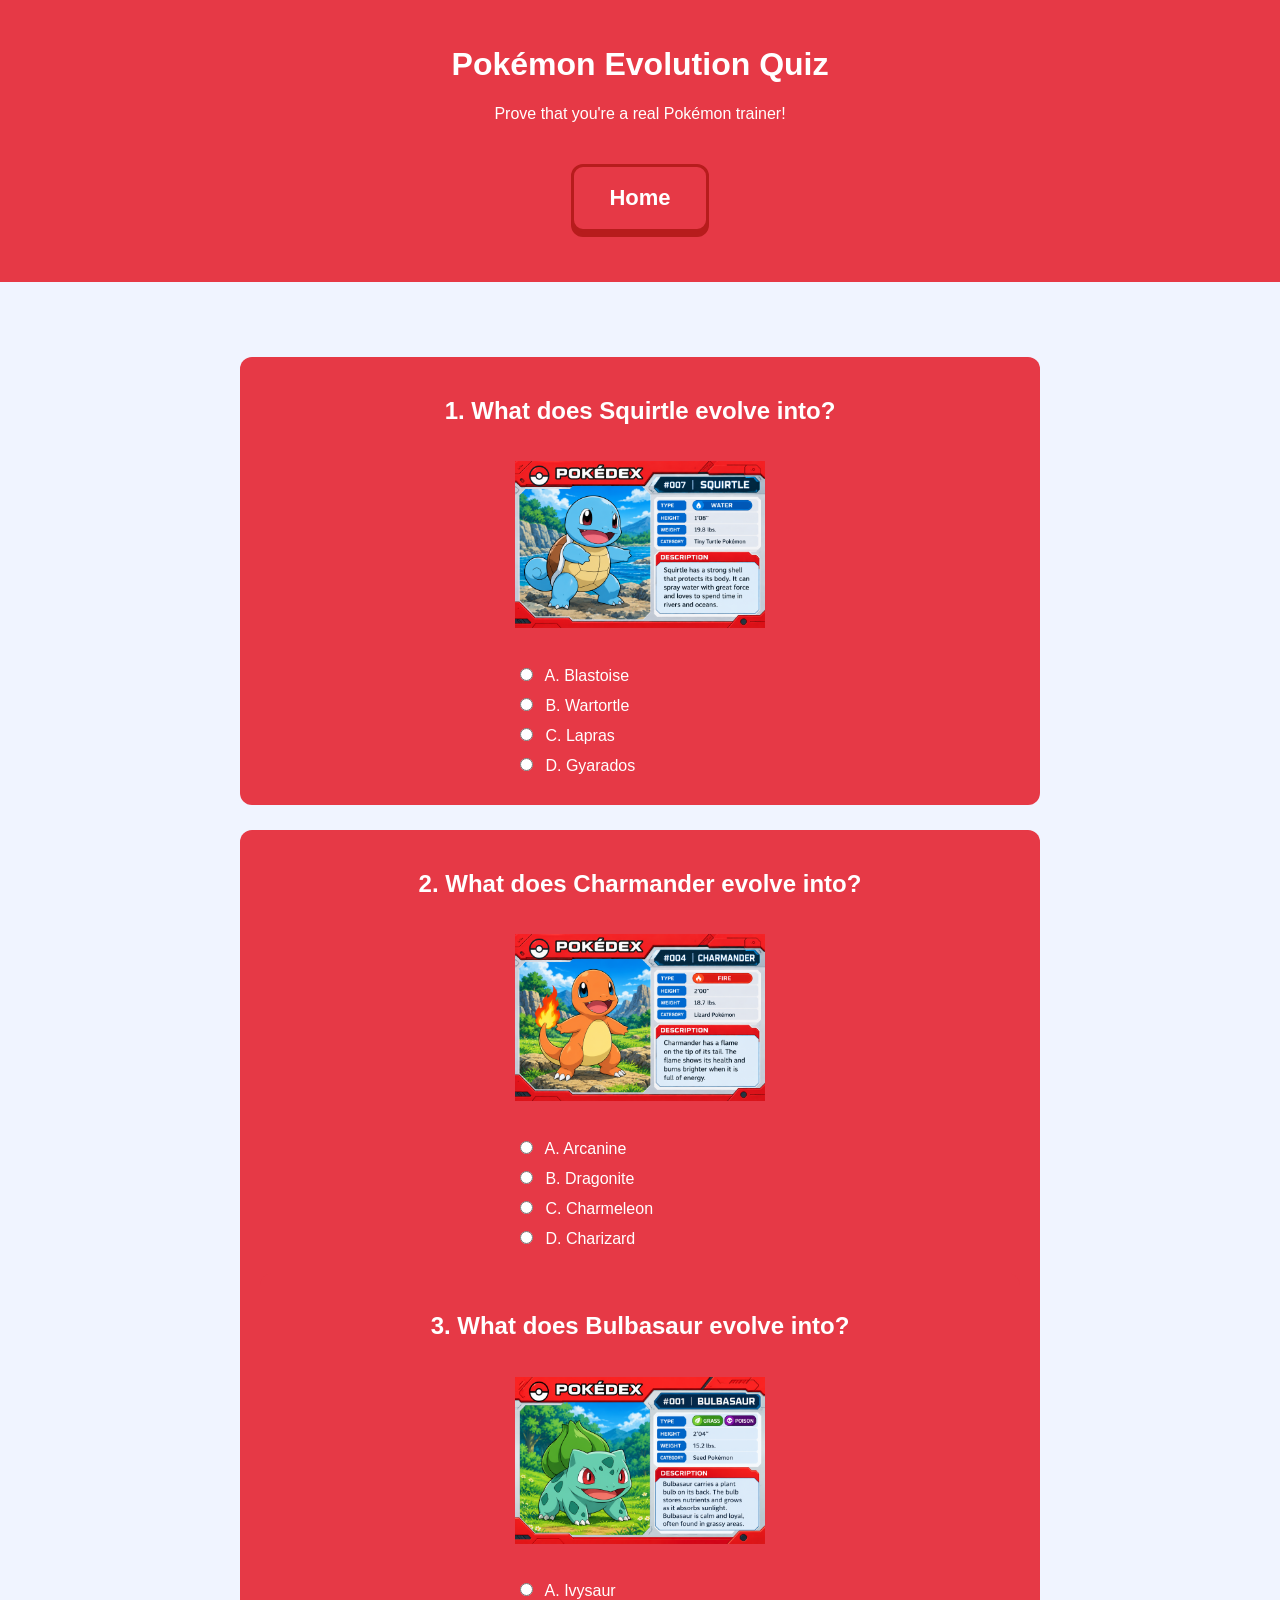
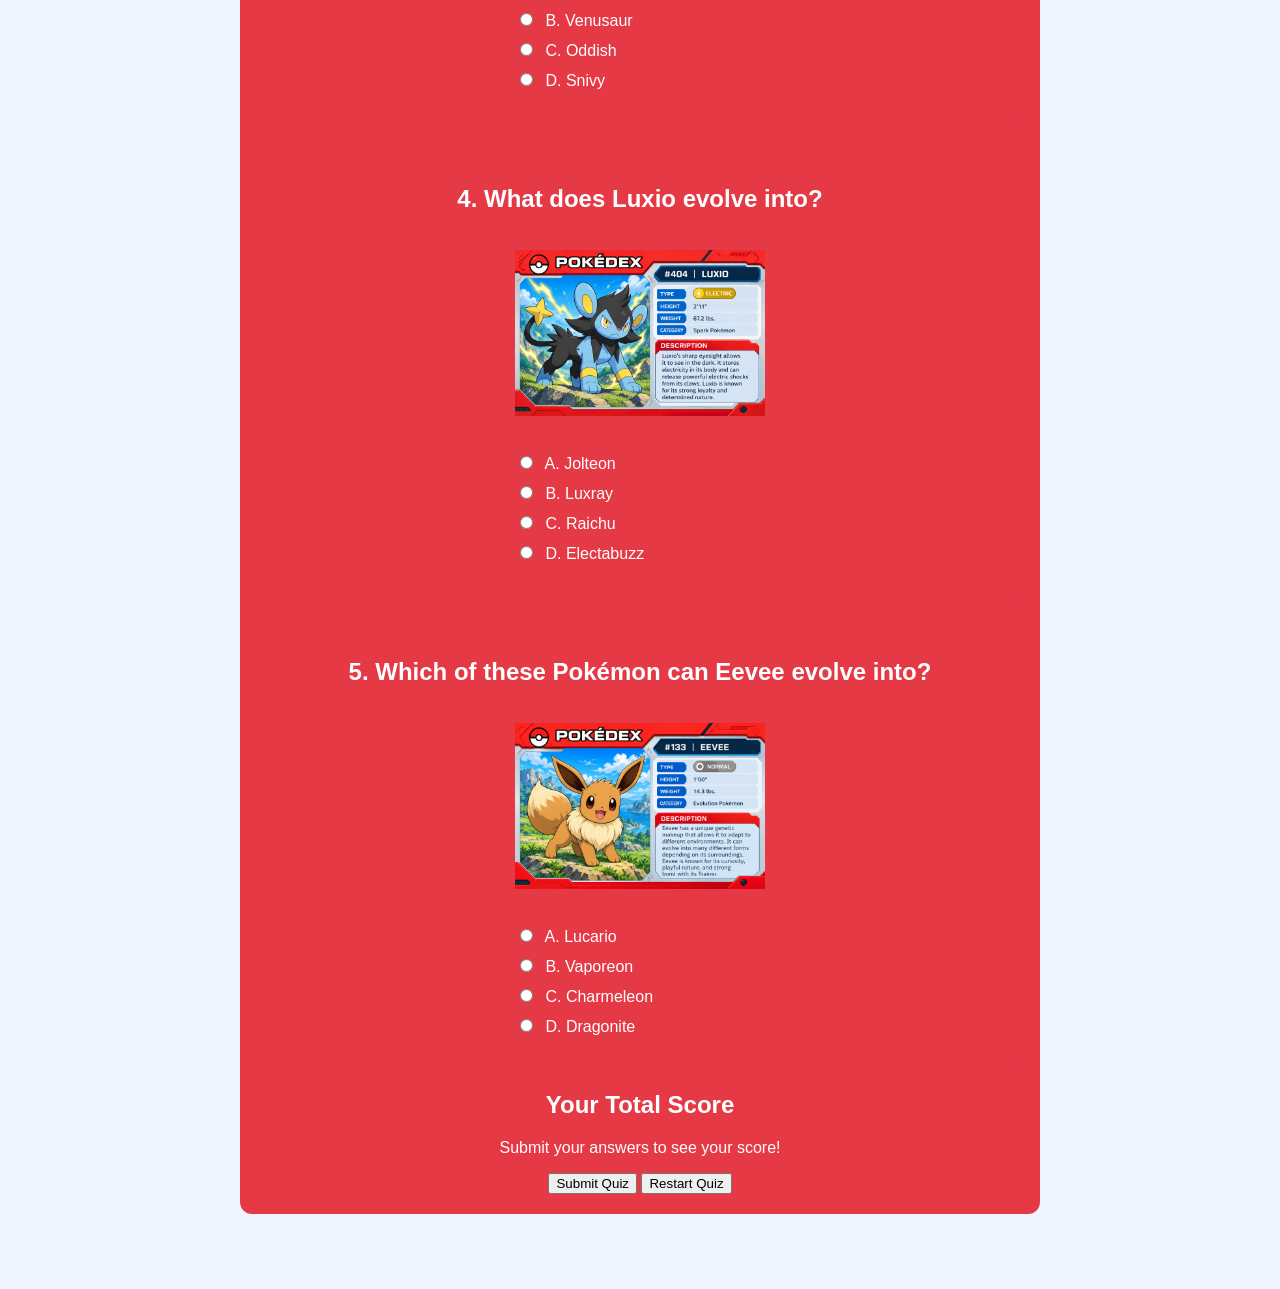
==== quiz.html @ 181b0764 "Mini project 6 Completed 100%" ====
<!DOCTYPE html>
<html lang="en">
<head>
    <meta charset="UTF-8">
    <meta name="viewport" content="width=device-width, initial-scale=1.0">
    <title>Pokémon Trainer Quiz</title>
    <link rel="stylesheet" href="style.css">
</head>
<body>
    <header>
        <h1>Pokémon Evolution Quiz</h1>
        <p>Prove that you're a real Pokémon trainer!</p>
       <a href="index.html" class="start-button">Home</a>
    </header>

    <main class="quiz-container">
        <form id="quiz-form">
    
            <section class="question">
                <h2>1. What does Squirtle evolve into?</h2>
            <img src="images/squirtle.jpg" alt="Picture of Squirtle"
             class="question-image">
                     <label><input type="radio" name="q1" value="a"> A. Blastoise</label>
                <label><input type="radio" name="q1" value="b"> B. Wartortle</label>
                <label><input type="radio" name="q1" value="c"> C. Lapras</label>
                <label><input type="radio" name="q1" value="d"> D. Gyarados</label>

            </section>
            <section class="question">
                <h2>2. What does Charmander evolve into?</h2>
                <img src="images/charmander.jpg" alt="Picture of Charmander"
                class="question-image">
                
                 <label>
                <input type="radio" name="q2" value="a">
                 A. Arcanine
             </label>
             <label>
           <input type="radio" name="q2" value="b">
          B. Dragonite
         </label>
         <label>
        <input type="radio" name="q2" value="c">
        C. Charmeleon
    </label>

        <label>
      <input type="radio" name="q2" value="d">
    D. Charizard
    </label
    </section>

<section class="question">
    <h2>3. What does Bulbasaur evolve into?</h2>
    <img src="images/bulbasaur.jpg" alt="Picture of Bulbasaur"
    class="question-image">

        <label>
        <input type="radio" name="q3" value="a">
        A. Ivysaur
    </label>
    <label>
        <input type="radio" name="q3" value="b">
        B. Venusaur
    </label>
    <label>
        <input type="radio" name="q3" value="c">
        C. Oddish
    </label>

    <label>
    <input type="radio" name="q3" value="d">
    D. Snivy
</label>

</section>

<section class="question">
    <h2>4. What does Luxio evolve into?</h2>
    <img src="images/luxio.jpg" alt="Picture of Luxio"
    class="question-image">

    <label>
        <input type="radio" name="q4" value="a">
        A. Jolteon
    </label>
    <label>
        <input type="radio" name="q4" value="b">
        B. Luxray
    </label>
    <label>
        <input type="radio" name="q4" value="c">
        C. Raichu
    </label>
   <label>
    <input type="radio" name="q4" value="d">
    D. Electabuzz
</label>
</section>

<section class="question">
    <h2>5. Which of these Pokémon can Eevee evolve into?</h2>
    
    <img src="images/eevee.jpg" alt="Picture of Eevee"
    class="question-image">

    <label>
        <input type="radio" name="q5" value="a">
        A. Lucario
    </label>
    <label>
        <input type="radio" name="q5" value="b">
        B. Vaporeon
    </label>
    <label>
        <input type="radio" name="q5" value="c">
        C. Charmeleon
    </label>

    <label>
    <input type="radio" name="q5" value="d">
    D. Dragonite
</label>
</section>
<div id="score-container">
    <h2>Your Total Score</h2>
    <p id="score">Submit your answers to see your score!</p>
</div>
<button type="submit">Submit Quiz</button>
<button type="button" id="restart-button">Restart Quiz</button>
    </form>
    </main>
    <script src="script.js"></script>
    </body>
    </html>
---- style.css ----
body {
    font-family: Arial, sans-serif;
    background-color: #f0f4ff;
    color: #222;
    margin: 0;
    text-align: center;
}

header {
    background-color: #e63946;
    color: white;
    padding: 25px;
}

.home-container {
    max-width: 800px;
    margin: 30px auto;
    padding: 20px;
    background-color: #e63946;
    color: white;
    border-radius: 12px;
}

.home-image {
    width: 100%;
    max-width: 600px;
    height: auto;
    border-radius: 10px;
}

/* Start Pokémon Quiz Button */
.start-button {
    display: inline-block;
    background-color: #e63946;
    color: white;
    padding: 18px 35px;
    margin: 25px;
    text-decoration: none;
    border-radius: 12px;
    font-size: 22px;
    font-weight: bold;
    border: 3px solid #b71c1c;
    box-shadow: 0 5px 0 #b71c1c;
    transition: all 0.2s ease;
    cursor: pointer;
}

.start-button:hover {
    background-color: #2878d0;
    border-color: #18549a;
    box-shadow: 0 5px 0 #18549a;
    transform: translateY(-2px);
}

.start-button:active {
    transform: translateY(2px);
    box-shadow: 0 2px 0 #18549a;
}

footer {
    padding: 15px;
    background-color: #222;
    color: white;
}

/* Pokémon Quiz Questions */
.quiz-container {
    max-width: 800px;
    margin: 30px auto;
    padding: 20px;
}

/* Individual Questions */
.question {
    background-color: #e63946;
    color: white;
    margin: 25px 0;
    padding: 20px;
    border-radius: 12px;
}

/* Question Images */
.question-image {
    display: block;
    width: 250px;
    height: 200px;
    object-fit: contain;
    margin: 15px auto 20px;
    max-width: 100%;
}

/* Answer Choices */
.question label {
    display: block;
    text-align: left;
    max-width: 250px;
    margin: 10px auto;
    cursor: pointer;
}


.question input[type="radio"] {
    margin-right: 8px;
}

.quiz-container {
    text-align: center;
    margin: 30px auto;
}


.question {
    text-align: center;
}


.question-image {
    display: block;
    margin: 15px auto 20px;
}


.home-button {
    display: inline-block;
    text-align: center;
}
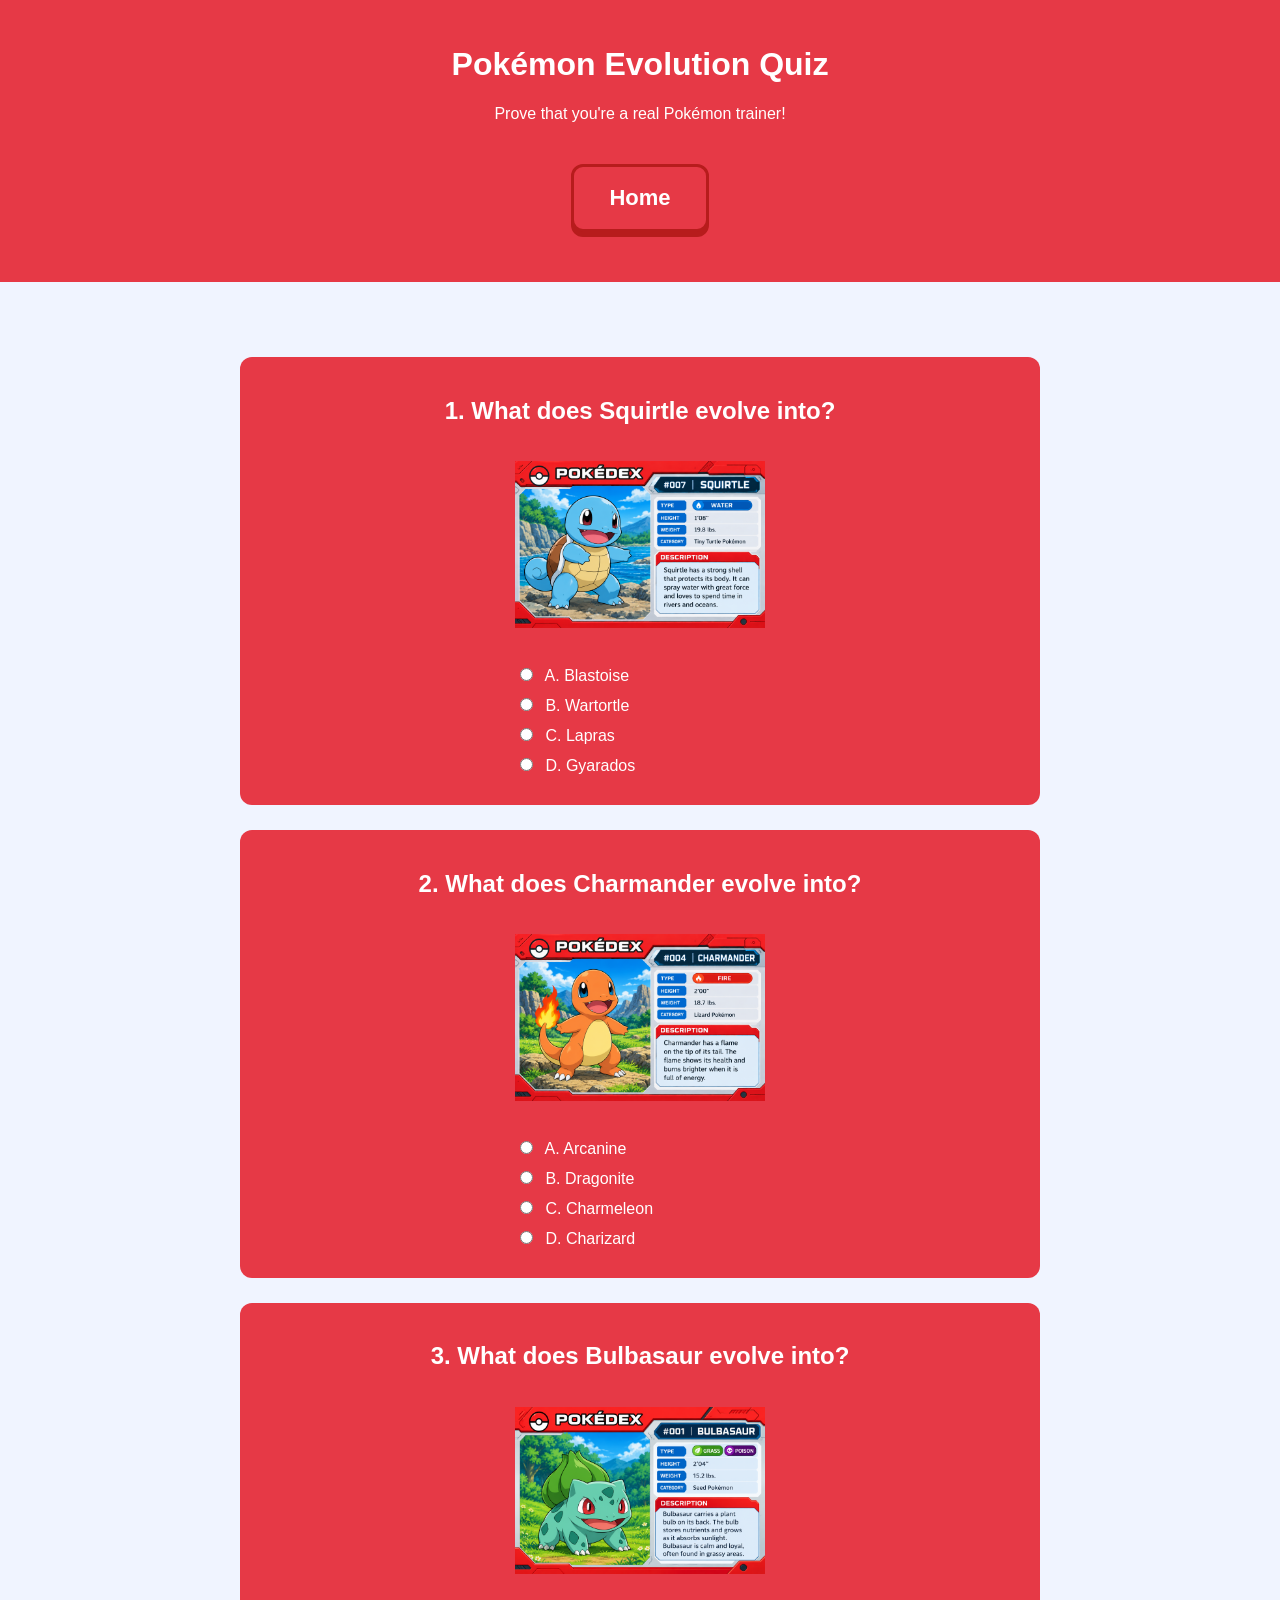
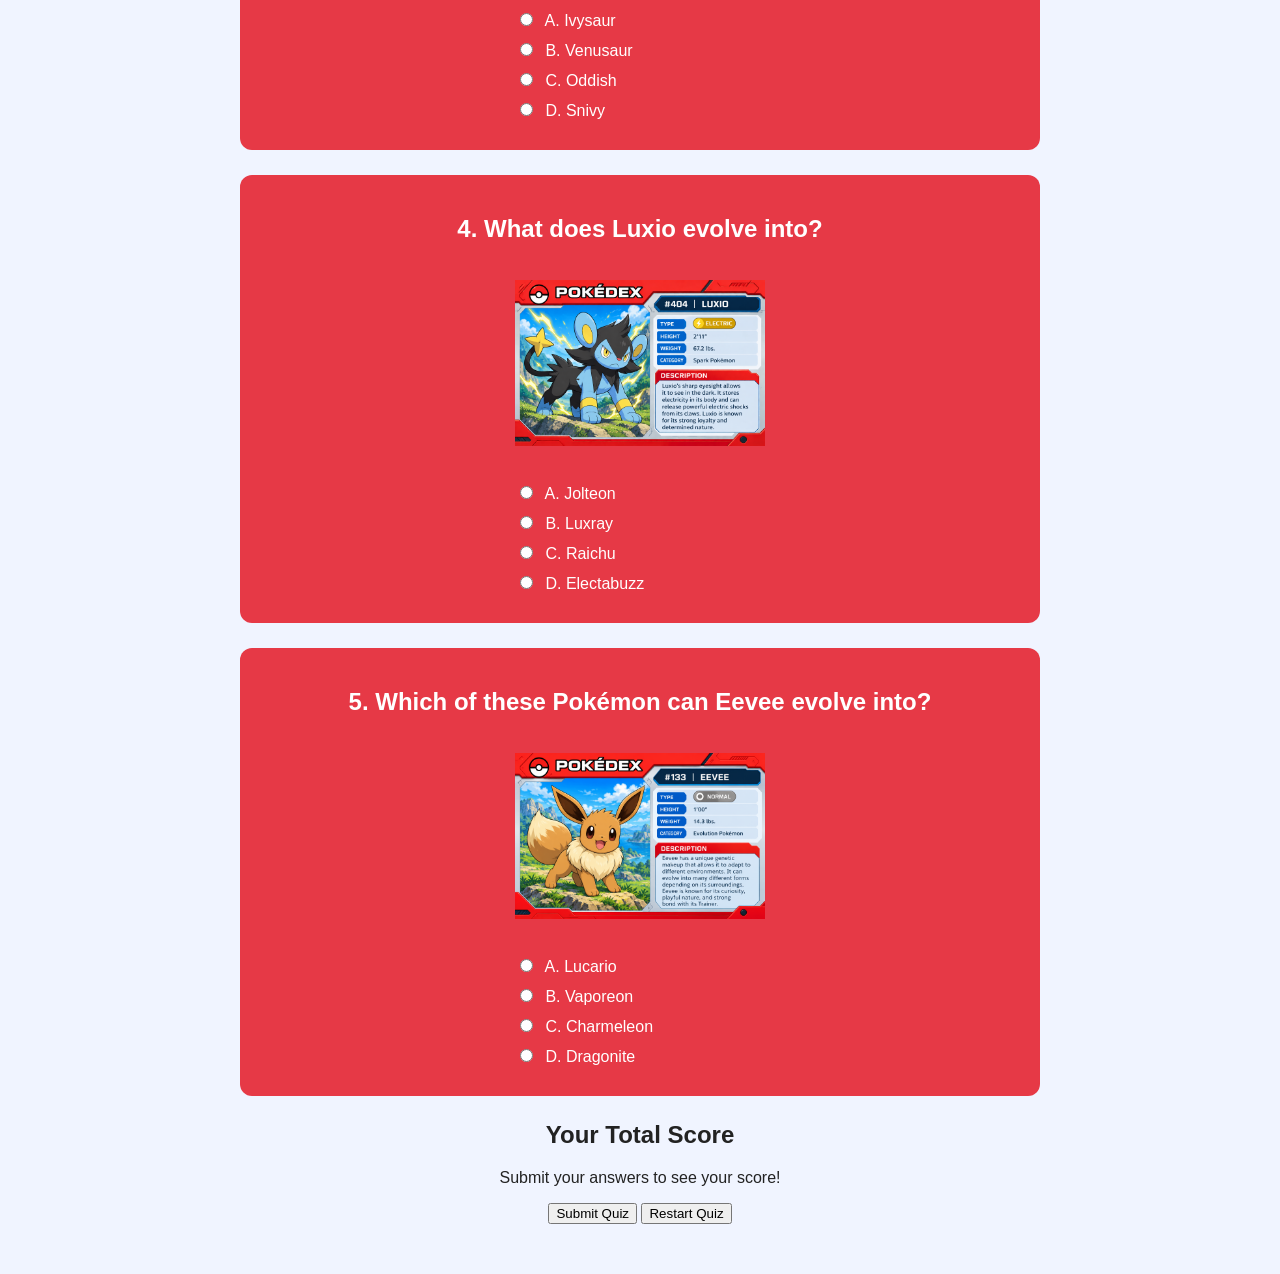
==== commit 60ad5131: "Fully Completed Mini Project 6, Tyler Perlman" ====
--- a/quiz.html
+++ b/quiz.html
@@ -25,8 +25,9 @@
                 <label><input type="radio" name="q1" value="c"> C. Lapras</label>
                 <label><input type="radio" name="q1" value="d"> D. Gyarados</label>
 
-            </section>
-            <section class="question">
+            </section> 
+
+            <section class="question"> 
                 <h2>2. What does Charmander evolve into?</h2>
                 <img src="images/charmander.jpg" alt="Picture of Charmander"
                 class="question-image">
@@ -47,10 +48,10 @@
         <label>
       <input type="radio" name="q2" value="d">
     D. Charizard
-    </label
+        </label>
     </section>
 
-<section class="question">
+        <section class="question">
     <h2>3. What does Bulbasaur evolve into?</h2>
     <img src="images/bulbasaur.jpg" alt="Picture of Bulbasaur"
     class="question-image">
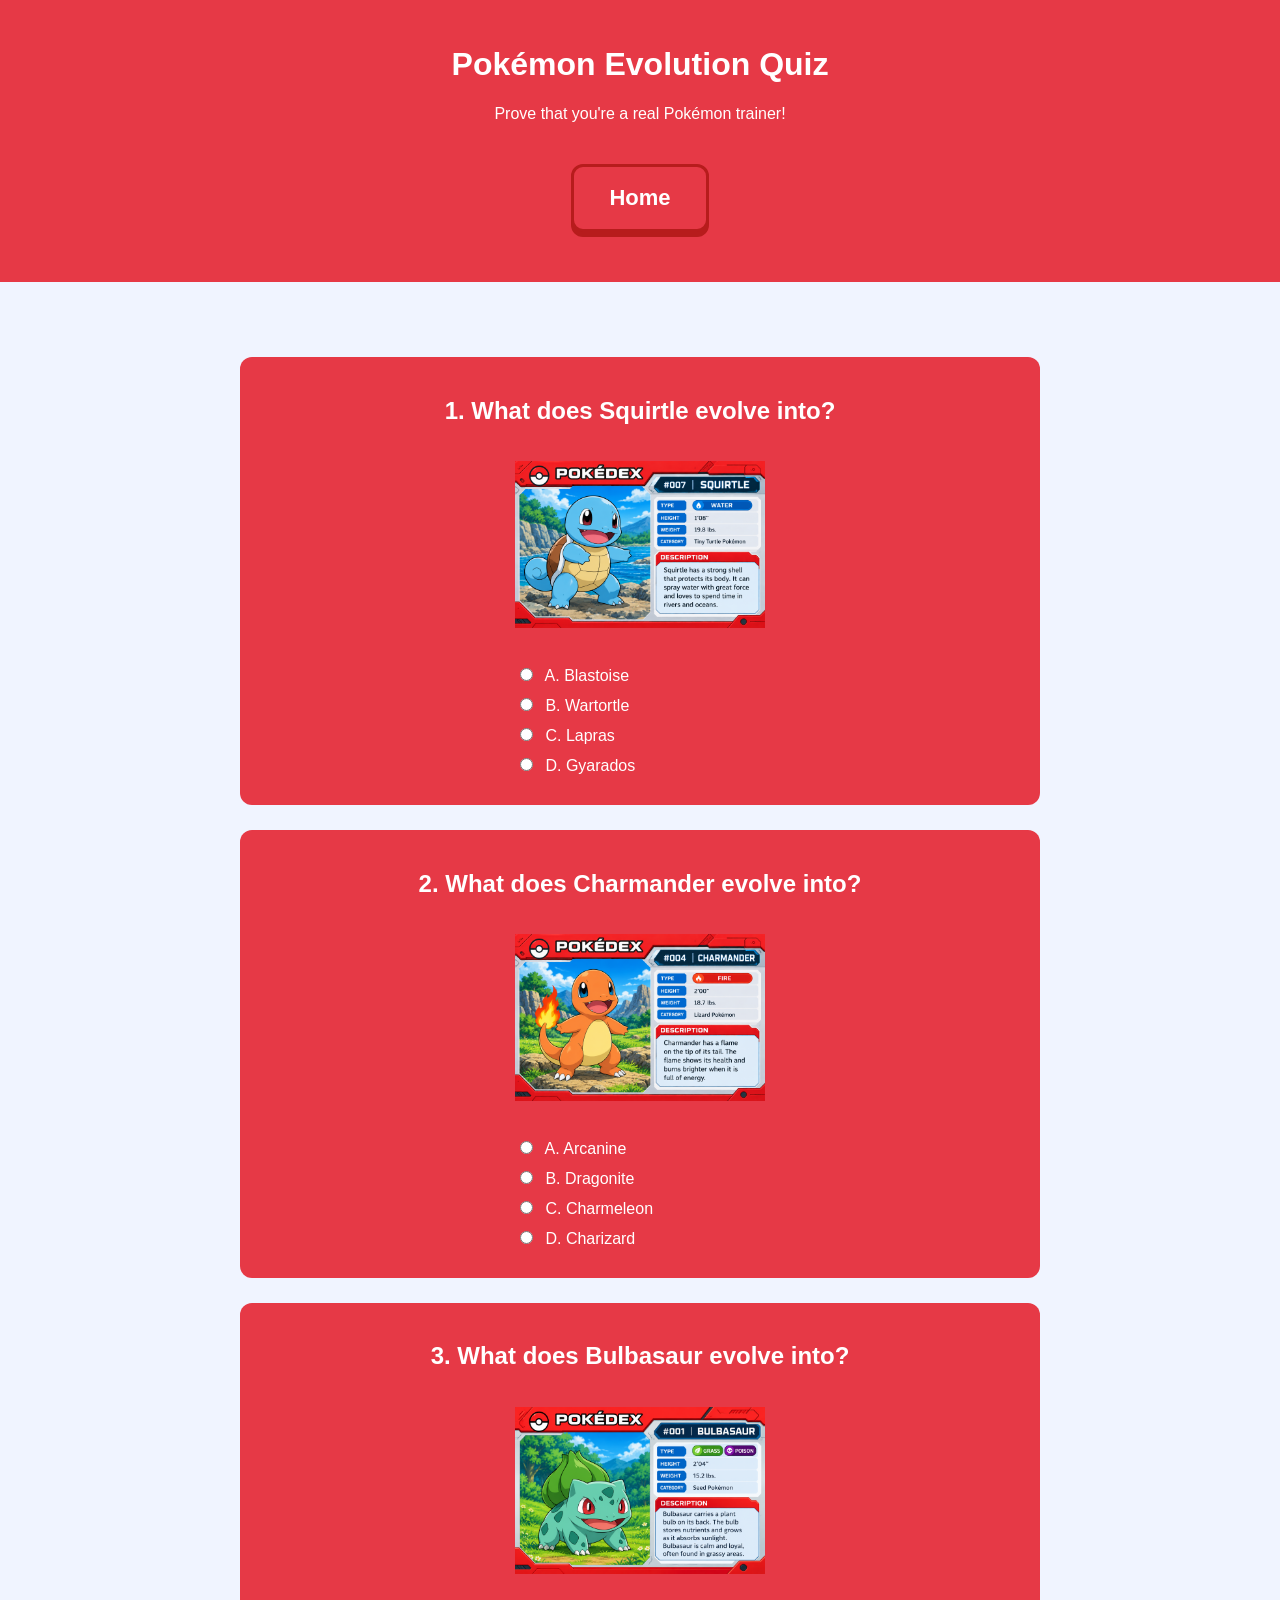
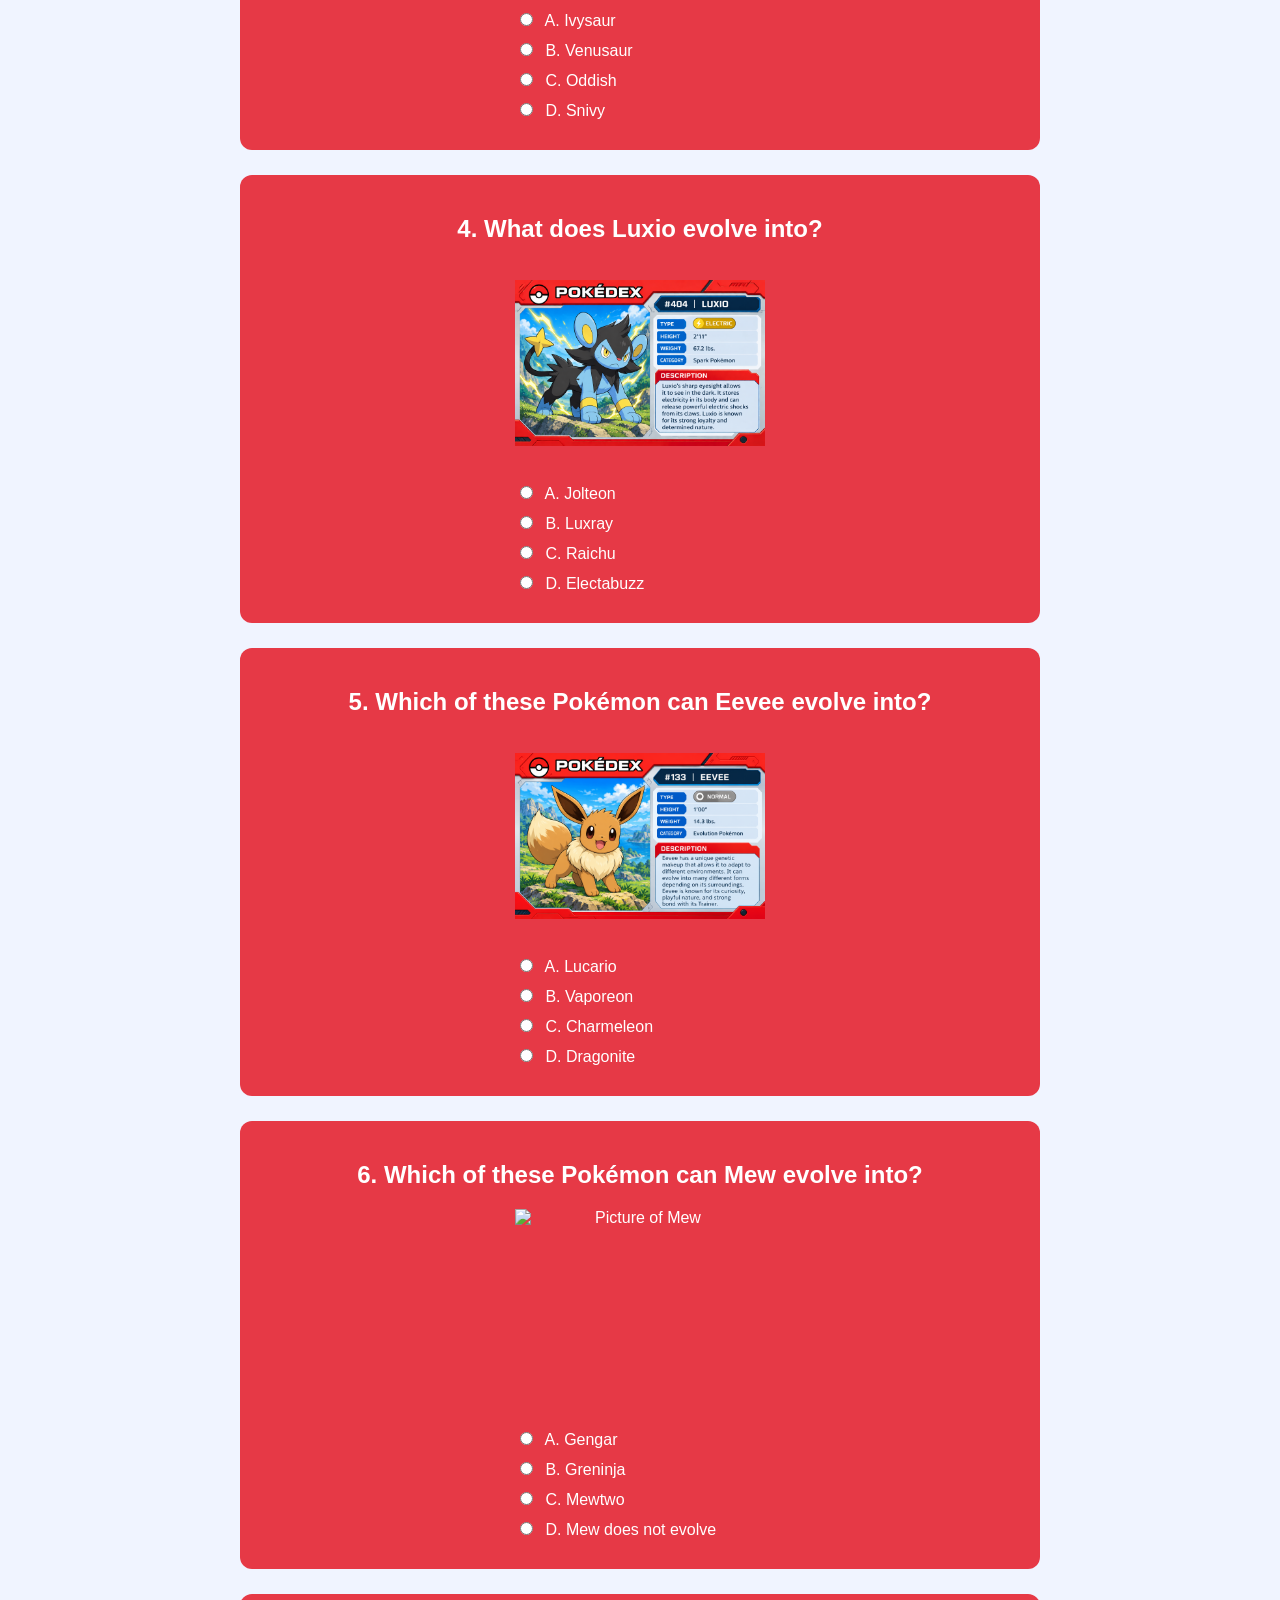
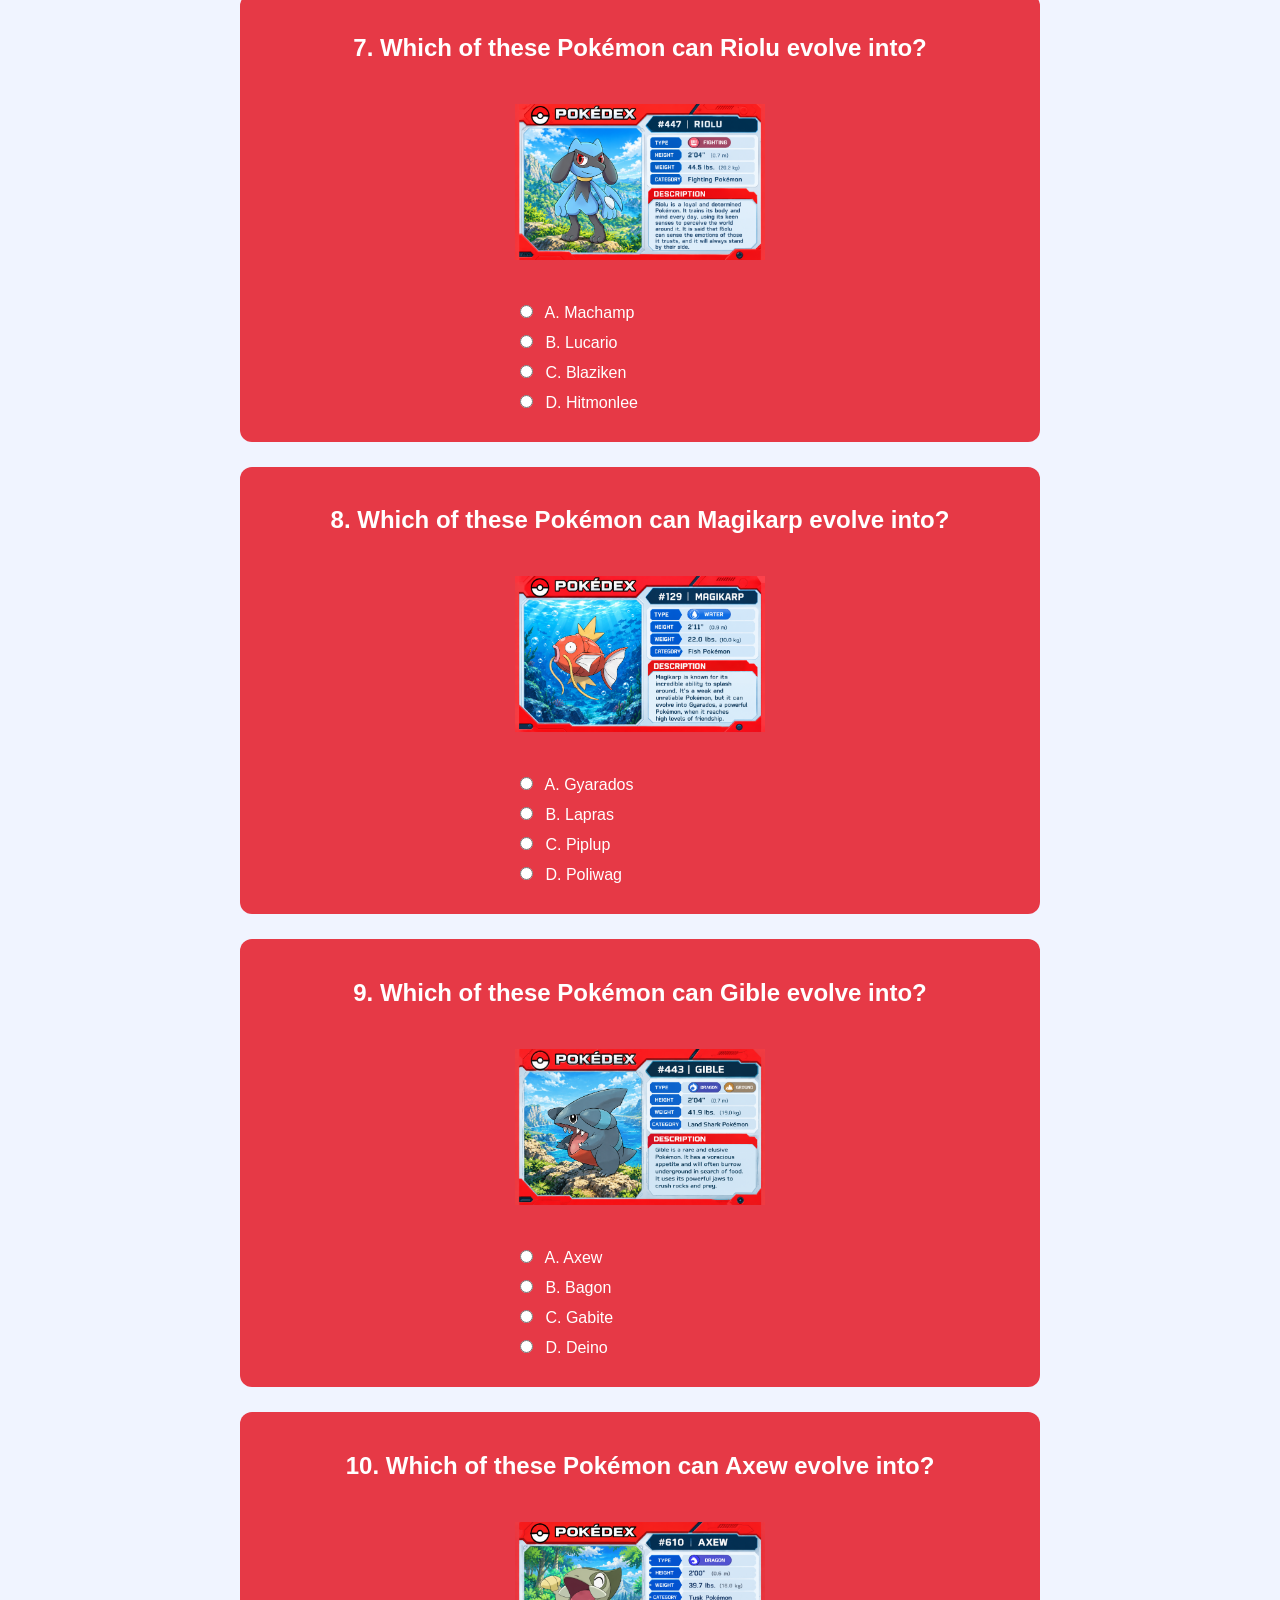
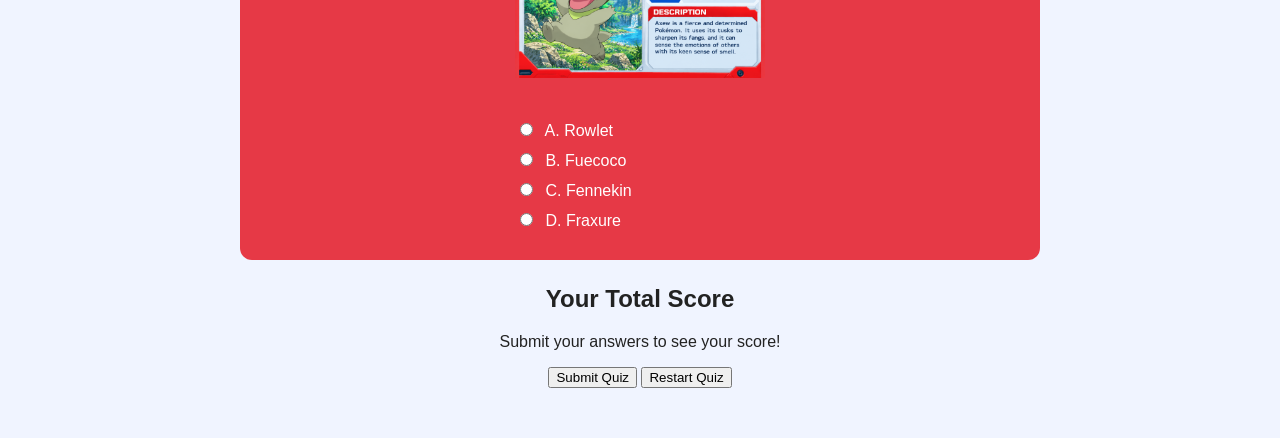
==== commit 7fa18db9: "stuff 10/28/2026" ====
--- a/quiz.html
+++ b/quiz.html
@@ -1,136 +1,257 @@
 <!DOCTYPE html>
 <html lang="en">
+
 <head>
     <meta charset="UTF-8">
     <meta name="viewport" content="width=device-width, initial-scale=1.0">
     <title>Pokémon Trainer Quiz</title>
     <link rel="stylesheet" href="style.css">
+    <script src="script.js" defer></script>
 </head>
+
 <body>
     <header>
         <h1>Pokémon Evolution Quiz</h1>
         <p>Prove that you're a real Pokémon trainer!</p>
-       <a href="index.html" class="start-button">Home</a>
+        <a href="index.html" class="start-button">Home</a>
     </header>
 
     <main class="quiz-container">
         <form id="quiz-form">
-    
+
             <section class="question">
                 <h2>1. What does Squirtle evolve into?</h2>
-            <img src="images/squirtle.jpg" alt="Picture of Squirtle"
-             class="question-image">
-                     <label><input type="radio" name="q1" value="a"> A. Blastoise</label>
+                <img src="images/squirtle.jpg" alt="Picture of Squirtle" class="question-image">
+                <label><input type="radio" name="q1" value="a"> A. Blastoise</label>
                 <label><input type="radio" name="q1" value="b"> B. Wartortle</label>
                 <label><input type="radio" name="q1" value="c"> C. Lapras</label>
                 <label><input type="radio" name="q1" value="d"> D. Gyarados</label>
 
-            </section> 
-
-            <section class="question"> 
+            </section>
+
+            <section class="question">
                 <h2>2. What does Charmander evolve into?</h2>
-                <img src="images/charmander.jpg" alt="Picture of Charmander"
-                class="question-image">
-                
-                 <label>
-                <input type="radio" name="q2" value="a">
-                 A. Arcanine
-             </label>
-             <label>
-           <input type="radio" name="q2" value="b">
-          B. Dragonite
-         </label>
-         <label>
-        <input type="radio" name="q2" value="c">
-        C. Charmeleon
-    </label>
-
-        <label>
-      <input type="radio" name="q2" value="d">
-    D. Charizard
-        </label>
-    </section>
-
-        <section class="question">
-    <h2>3. What does Bulbasaur evolve into?</h2>
-    <img src="images/bulbasaur.jpg" alt="Picture of Bulbasaur"
-    class="question-image">
-
-        <label>
-        <input type="radio" name="q3" value="a">
-        A. Ivysaur
-    </label>
-    <label>
-        <input type="radio" name="q3" value="b">
-        B. Venusaur
-    </label>
-    <label>
-        <input type="radio" name="q3" value="c">
-        C. Oddish
-    </label>
-
-    <label>
-    <input type="radio" name="q3" value="d">
-    D. Snivy
-</label>
-
-</section>
-
-<section class="question">
-    <h2>4. What does Luxio evolve into?</h2>
-    <img src="images/luxio.jpg" alt="Picture of Luxio"
-    class="question-image">
-
-    <label>
-        <input type="radio" name="q4" value="a">
-        A. Jolteon
-    </label>
-    <label>
-        <input type="radio" name="q4" value="b">
-        B. Luxray
-    </label>
-    <label>
-        <input type="radio" name="q4" value="c">
-        C. Raichu
-    </label>
-   <label>
-    <input type="radio" name="q4" value="d">
-    D. Electabuzz
-</label>
-</section>
-
-<section class="question">
-    <h2>5. Which of these Pokémon can Eevee evolve into?</h2>
-    
-    <img src="images/eevee.jpg" alt="Picture of Eevee"
-    class="question-image">
-
-    <label>
-        <input type="radio" name="q5" value="a">
-        A. Lucario
-    </label>
-    <label>
-        <input type="radio" name="q5" value="b">
-        B. Vaporeon
-    </label>
-    <label>
-        <input type="radio" name="q5" value="c">
-        C. Charmeleon
-    </label>
-
-    <label>
-    <input type="radio" name="q5" value="d">
-    D. Dragonite
-</label>
-</section>
-<div id="score-container">
-    <h2>Your Total Score</h2>
-    <p id="score">Submit your answers to see your score!</p>
-</div>
-<button type="submit">Submit Quiz</button>
-<button type="button" id="restart-button">Restart Quiz</button>
-    </form>
+                <img src="images/charmander.jpg" alt="Picture of Charmander" class="question-image">
+
+                <label>
+                    <input type="radio" name="q2" value="a">
+                    A. Arcanine
+                </label>
+                <label>
+                    <input type="radio" name="q2" value="b">
+                    B. Dragonite
+                </label>
+                <label>
+                    <input type="radio" name="q2" value="c">
+                    C. Charmeleon
+                </label>
+
+                <label>
+                    <input type="radio" name="q2" value="d">
+                    D. Charizard
+                </label>
+            </section>
+
+            <section class="question">
+                <h2>3. What does Bulbasaur evolve into?</h2>
+                <img src="images/bulbasaur.jpg" alt="Picture of Bulbasaur" class="question-image">
+
+                <label>
+                    <input type="radio" name="q3" value="a">
+                    A. Ivysaur
+                </label>
+                <label>
+                    <input type="radio" name="q3" value="b">
+                    B. Venusaur
+                </label>
+                <label>
+                    <input type="radio" name="q3" value="c">
+                    C. Oddish
+                </label>
+
+                <label>
+                    <input type="radio" name="q3" value="d">
+                    D. Snivy
+                </label>
+
+            </section>
+
+            <section class="question">
+                <h2>4. What does Luxio evolve into?</h2>
+                <img src="images/luxio.jpg" alt="Picture of Luxio" class="question-image">
+
+                <label>
+                    <input type="radio" name="q4" value="a">
+                    A. Jolteon
+                </label>
+                <label>
+                    <input type="radio" name="q4" value="b">
+                    B. Luxray
+                </label>
+                <label>
+                    <input type="radio" name="q4" value="c">
+                    C. Raichu
+                </label>
+                <label>
+                    <input type="radio" name="q4" value="d">
+                    D. Electabuzz
+                </label>
+            </section>
+
+            <section class="question">
+                <h2>5. Which of these Pokémon can Eevee evolve into?</h2>
+
+                <img src="images/eevee.jpg" alt="Picture of Eevee" class="question-image">
+
+                <label>
+                    <input type="radio" name="q5" value="a">
+                    A. Lucario
+                </label>
+                <label>
+                    <input type="radio" name="q5" value="b">
+                    B. Vaporeon
+                </label>
+                <label>
+                    <input type="radio" name="q5" value="c">
+                    C. Charmeleon
+                </label>
+
+                <label>
+                    <input type="radio" name="q5" value="d">
+                    D. Dragonite
+                </label>
+            </section>
+
+            <section class="question">
+                <h2>6. Which of these Pokémon can Mew evolve into?</h2>
+
+                <img src="images/Mew.jpg" alt="Picture of Mew" class="question-image">
+
+                <label>
+                    <input type="radio" name="q5" value="a">
+                    A. Gengar
+                </label>
+                <label>
+                    <input type="radio" name="q5" value="b">
+                    B. Greninja
+                </label>
+                <label>
+                    <input type="radio" name="q5" value="c">
+                    C. Mewtwo
+                </label>
+
+                <label>
+                    <input type="radio" name="q5" value="d">
+                    D. Mew does not evolve
+                </label>
+            </section>
+
+
+            <section class="question">
+                <h2>7. Which of these Pokémon can Riolu evolve into?</h2>
+
+                <img src="images/riolu.jpg" alt="Picture of Riolu" class="question-image">
+
+                <label>
+                    <input type="radio" name="q5" value="a">
+                    A. Machamp
+                </label>
+                <label>
+                    <input type="radio" name="q5" value="b">
+                    B. Lucario
+                </label>
+                <label>
+                    <input type="radio" name="q5" value="c">
+                    C. Blaziken
+                </label>
+
+                <label>
+                    <input type="radio" name="q5" value="d">
+                    D. Hitmonlee
+                </label>
+            </section>
+
+
+            <section class="question">
+                <h2>8. Which of these Pokémon can Magikarp evolve into?</h2>
+
+                <img src="images/magikarp.jpg" alt="Picture of Magikarp" class="question-image">
+
+                <label>
+                    <input type="radio" name="q5" value="a">
+                    A. Gyarados
+                </label>
+                <label>
+                    <input type="radio" name="q5" value="b">
+                    B. Lapras
+                </label>
+                <label>
+                    <input type="radio" name="q5" value="c">
+                    C. Piplup
+                </label>
+
+                <label>
+                    <input type="radio" name="q5" value="d">
+                    D. Poliwag
+                </label>
+            </section>
+
+            <section class="question">
+                <h2>9. Which of these Pokémon can Gible evolve into?</h2>
+
+                <img src="images/gible.jpg" alt="Picture of Gible" class="question-image">
+
+                <label>
+                    <input type="radio" name="q5" value="a">
+                    A. Axew
+                </label>
+                <label>
+                    <input type="radio" name="q5" value="b">
+                    B. Bagon
+                </label>
+                <label>
+                    <input type="radio" name="q5" value="c">
+                    C. Gabite
+                </label>
+
+                <label>
+                    <input type="radio" name="q5" value="d">
+                    D. Deino
+                </label>
+            </section>
+
+            <section class="question">
+                <h2>10. Which of these Pokémon can Axew evolve into?</h2>
+
+                <img src="images/axew.jpg" alt="Picture of Riolu" class="question-image">
+
+                <label>
+                    <input type="radio" name="q5" value="a">
+                    A. Rowlet
+                </label>
+                <label>
+                    <input type="radio" name="q5" value="b">
+                    B. Fuecoco
+                </label>
+                <label>
+                    <input type="radio" name="q5" value="c">
+                    C. Fennekin
+                </label>
+
+                <label>
+                    <input type="radio" name="q5" value="d">
+                    D. Fraxure
+                </label>
+            </section>
+            <div id="score-container">
+                <h2>Your Total Score</h2>
+                <p id="score">Submit your answers to see your score!</p>
+            </div>
+            <button type="submit">Submit Quiz</button>
+            <button type="button" id="restart-button">Restart Quiz</button>
+        </form>
     </main>
-    <script src="script.js"></script>
-    </body>
-    </html>+
+</body>
+
+</html>
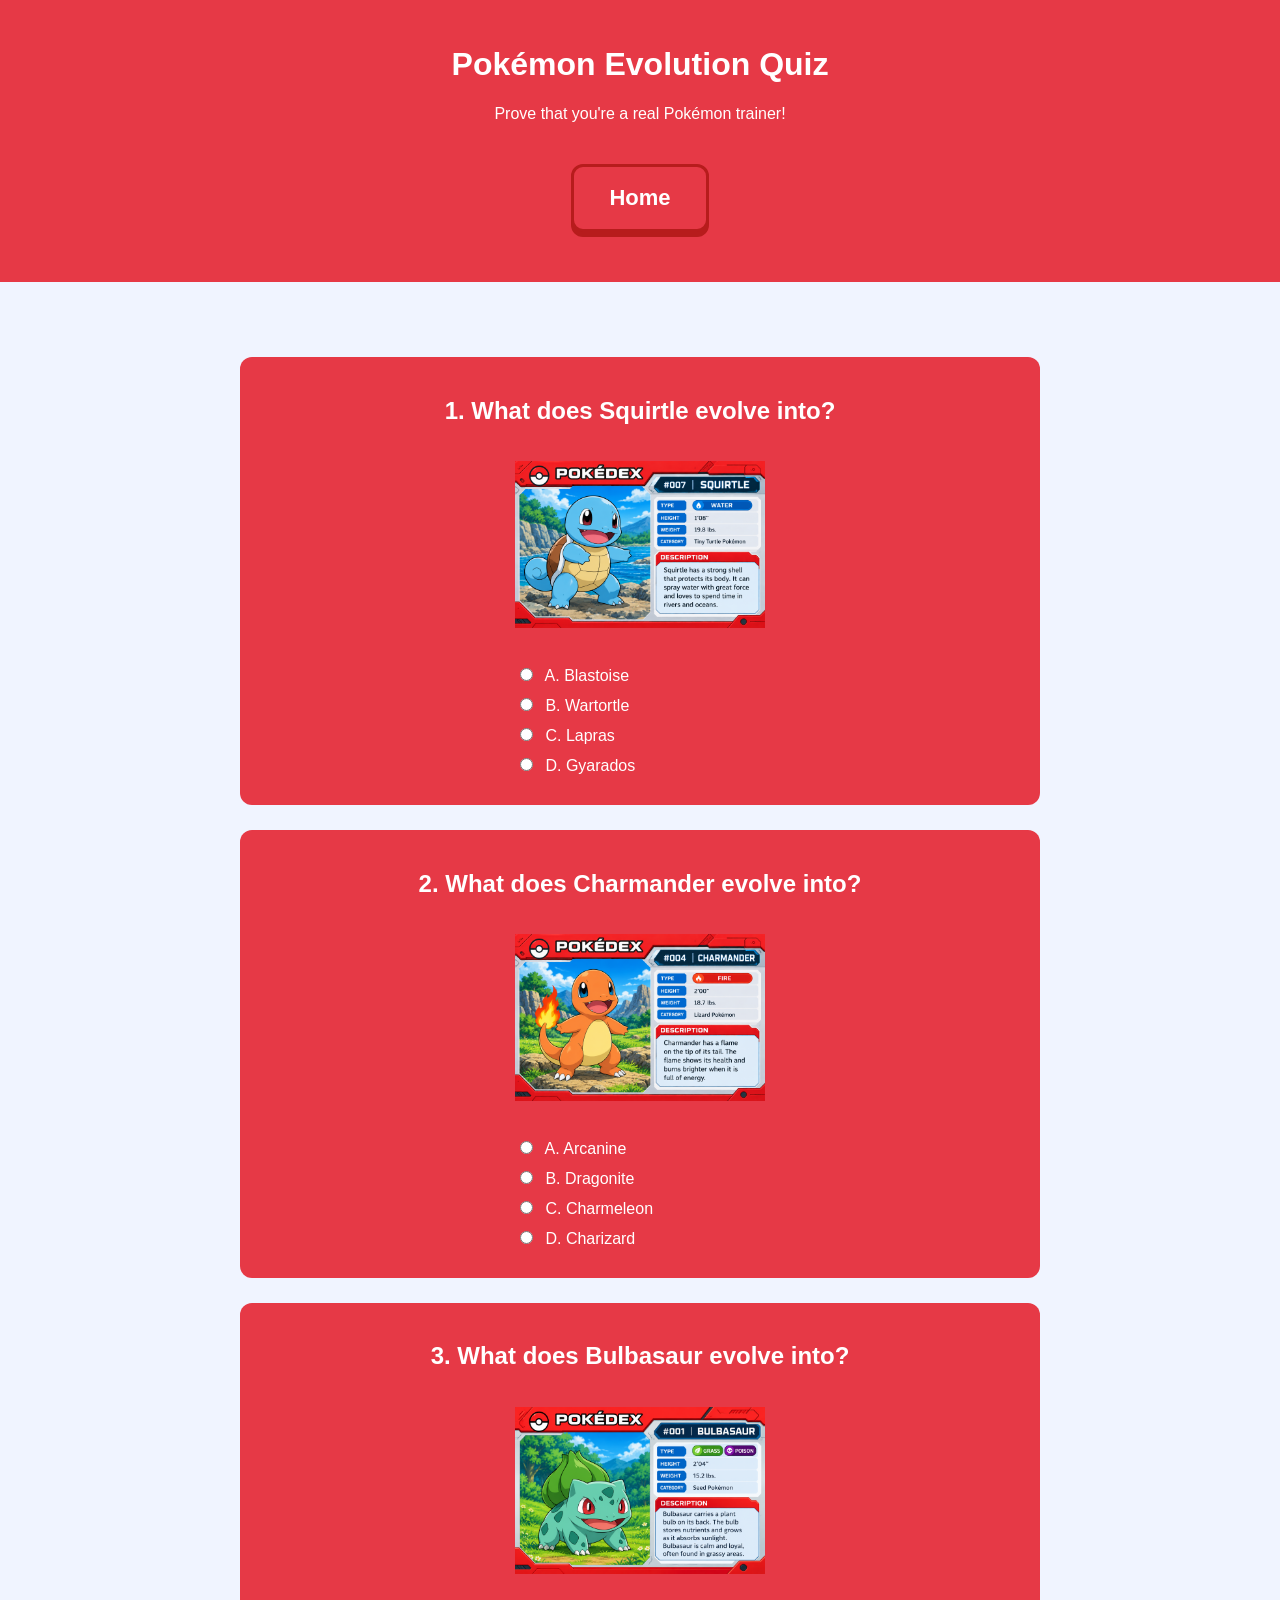
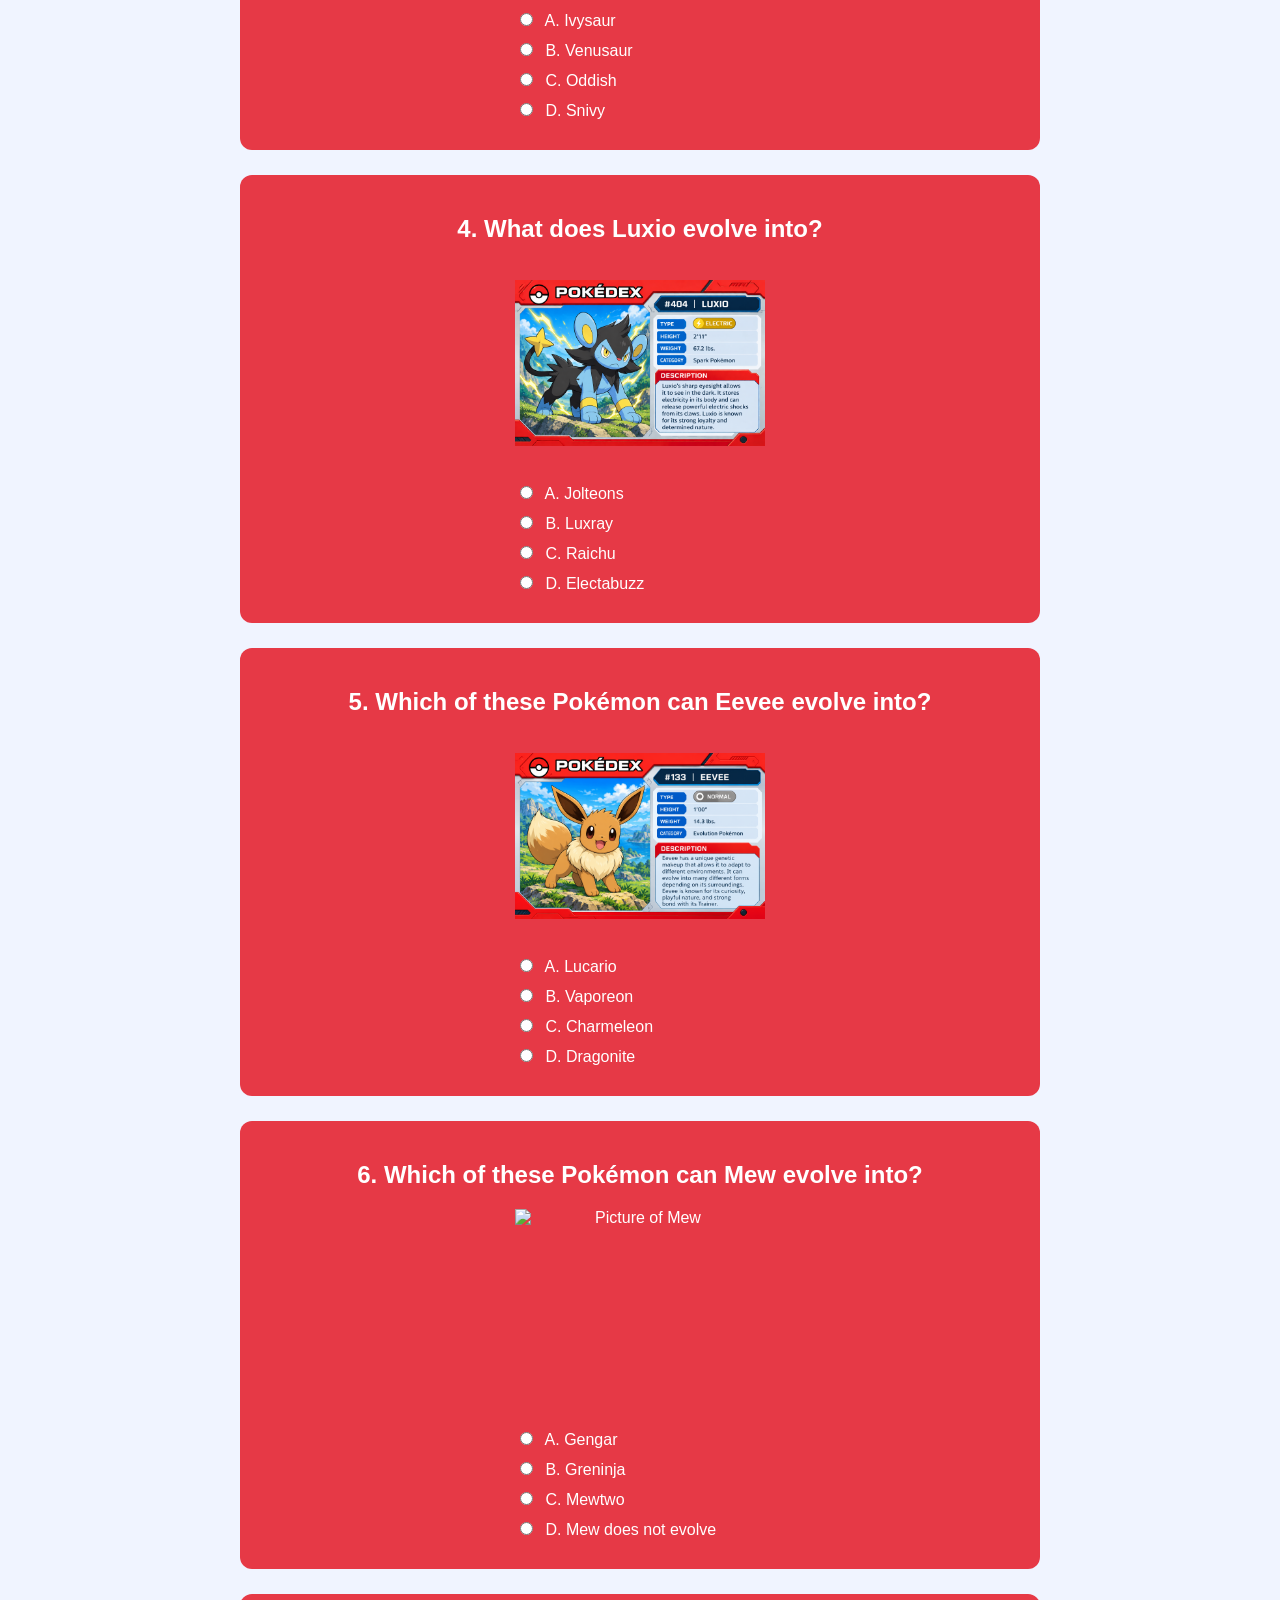
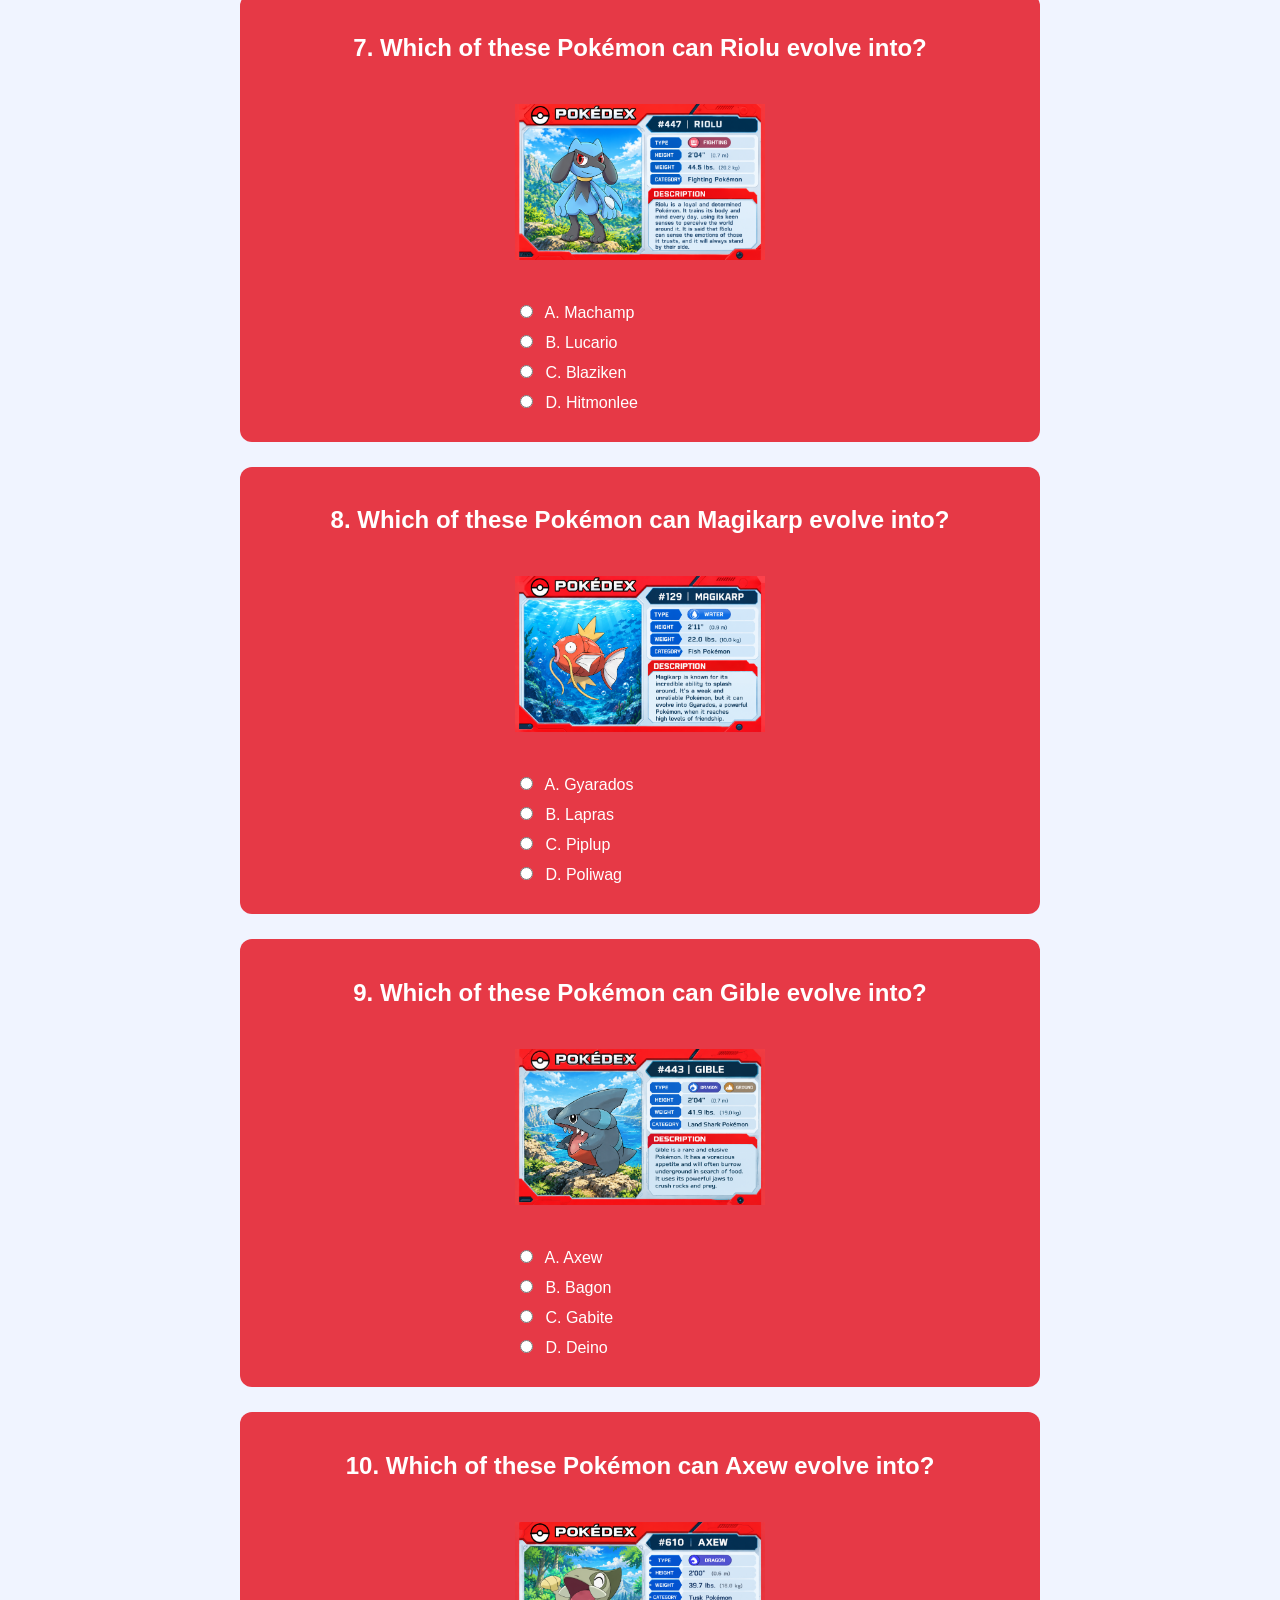
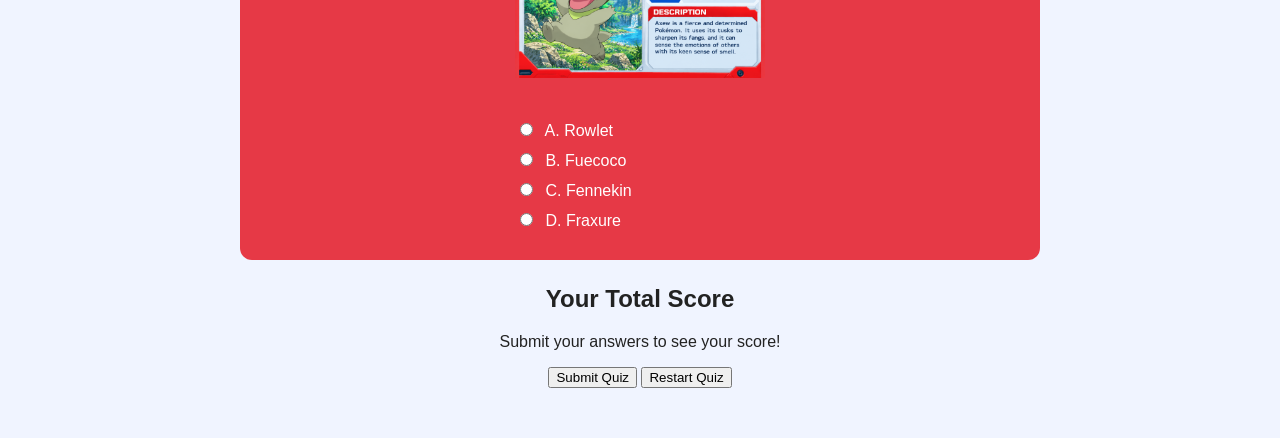
==== commit c430f34f: "hi" ====
--- a/quiz.html
+++ b/quiz.html
@@ -82,7 +82,7 @@
 
                 <label>
                     <input type="radio" name="q4" value="a">
-                    A. Jolteon
+                    A. Jolteons
                 </label>
                 <label>
                     <input type="radio" name="q4" value="b">
@@ -128,20 +128,20 @@
                 <img src="images/Mew.jpg" alt="Picture of Mew" class="question-image">
 
                 <label>
-                    <input type="radio" name="q5" value="a">
+                    <input type="radio" name="q6" value="a">
                     A. Gengar
                 </label>
                 <label>
-                    <input type="radio" name="q5" value="b">
+                    <input type="radio" name="q6" value="b">
                     B. Greninja
                 </label>
                 <label>
-                    <input type="radio" name="q5" value="c">
+                    <input type="radio" name="q6" value="c">
                     C. Mewtwo
                 </label>
 
                 <label>
-                    <input type="radio" name="q5" value="d">
+                    <input type="radio" name="q6" value="d">
                     D. Mew does not evolve
                 </label>
             </section>
@@ -153,20 +153,20 @@
                 <img src="images/riolu.jpg" alt="Picture of Riolu" class="question-image">
 
                 <label>
-                    <input type="radio" name="q5" value="a">
+                    <input type="radio" name="q7" value="a">
                     A. Machamp
                 </label>
                 <label>
-                    <input type="radio" name="q5" value="b">
+                    <input type="radio" name="q7" value="b">
                     B. Lucario
                 </label>
                 <label>
-                    <input type="radio" name="q5" value="c">
+                    <input type="radio" name="q7" value="c">
                     C. Blaziken
                 </label>
 
                 <label>
-                    <input type="radio" name="q5" value="d">
+                    <input type="radio" name="q7" value="d">
                     D. Hitmonlee
                 </label>
             </section>
@@ -178,20 +178,20 @@
                 <img src="images/magikarp.jpg" alt="Picture of Magikarp" class="question-image">
 
                 <label>
-                    <input type="radio" name="q5" value="a">
+                    <input type="radio" name="q8" value="a">
                     A. Gyarados
                 </label>
                 <label>
-                    <input type="radio" name="q5" value="b">
+                    <input type="radio" name="q8" value="b">
                     B. Lapras
                 </label>
                 <label>
-                    <input type="radio" name="q5" value="c">
+                    <input type="radio" name="q8" value="c">
                     C. Piplup
                 </label>
 
                 <label>
-                    <input type="radio" name="q5" value="d">
+                    <input type="radio" name="q8" value="d">
                     D. Poliwag
                 </label>
             </section>
@@ -202,20 +202,20 @@
                 <img src="images/gible.jpg" alt="Picture of Gible" class="question-image">
 
                 <label>
-                    <input type="radio" name="q5" value="a">
+                    <input type="radio" name="q9" value="a">
                     A. Axew
                 </label>
                 <label>
-                    <input type="radio" name="q5" value="b">
+                    <input type="radio" name="q9" value="b">
                     B. Bagon
                 </label>
                 <label>
-                    <input type="radio" name="q5" value="c">
+                    <input type="radio" name="q9" value="c">
                     C. Gabite
                 </label>
 
                 <label>
-                    <input type="radio" name="q5" value="d">
+                    <input type="radio" name="q9" value="d">
                     D. Deino
                 </label>
             </section>
@@ -226,20 +226,20 @@
                 <img src="images/axew.jpg" alt="Picture of Riolu" class="question-image">
 
                 <label>
-                    <input type="radio" name="q5" value="a">
+                    <input type="radio" name="q10" value="a">
                     A. Rowlet
                 </label>
                 <label>
-                    <input type="radio" name="q5" value="b">
+                    <input type="radio" name="q10" value="b">
                     B. Fuecoco
                 </label>
                 <label>
-                    <input type="radio" name="q5" value="c">
+                    <input type="radio" name="q10" value="c">
                     C. Fennekin
                 </label>
 
                 <label>
-                    <input type="radio" name="q5" value="d">
+                    <input type="radio" name="q10" value="d">
                     D. Fraxure
                 </label>
             </section>
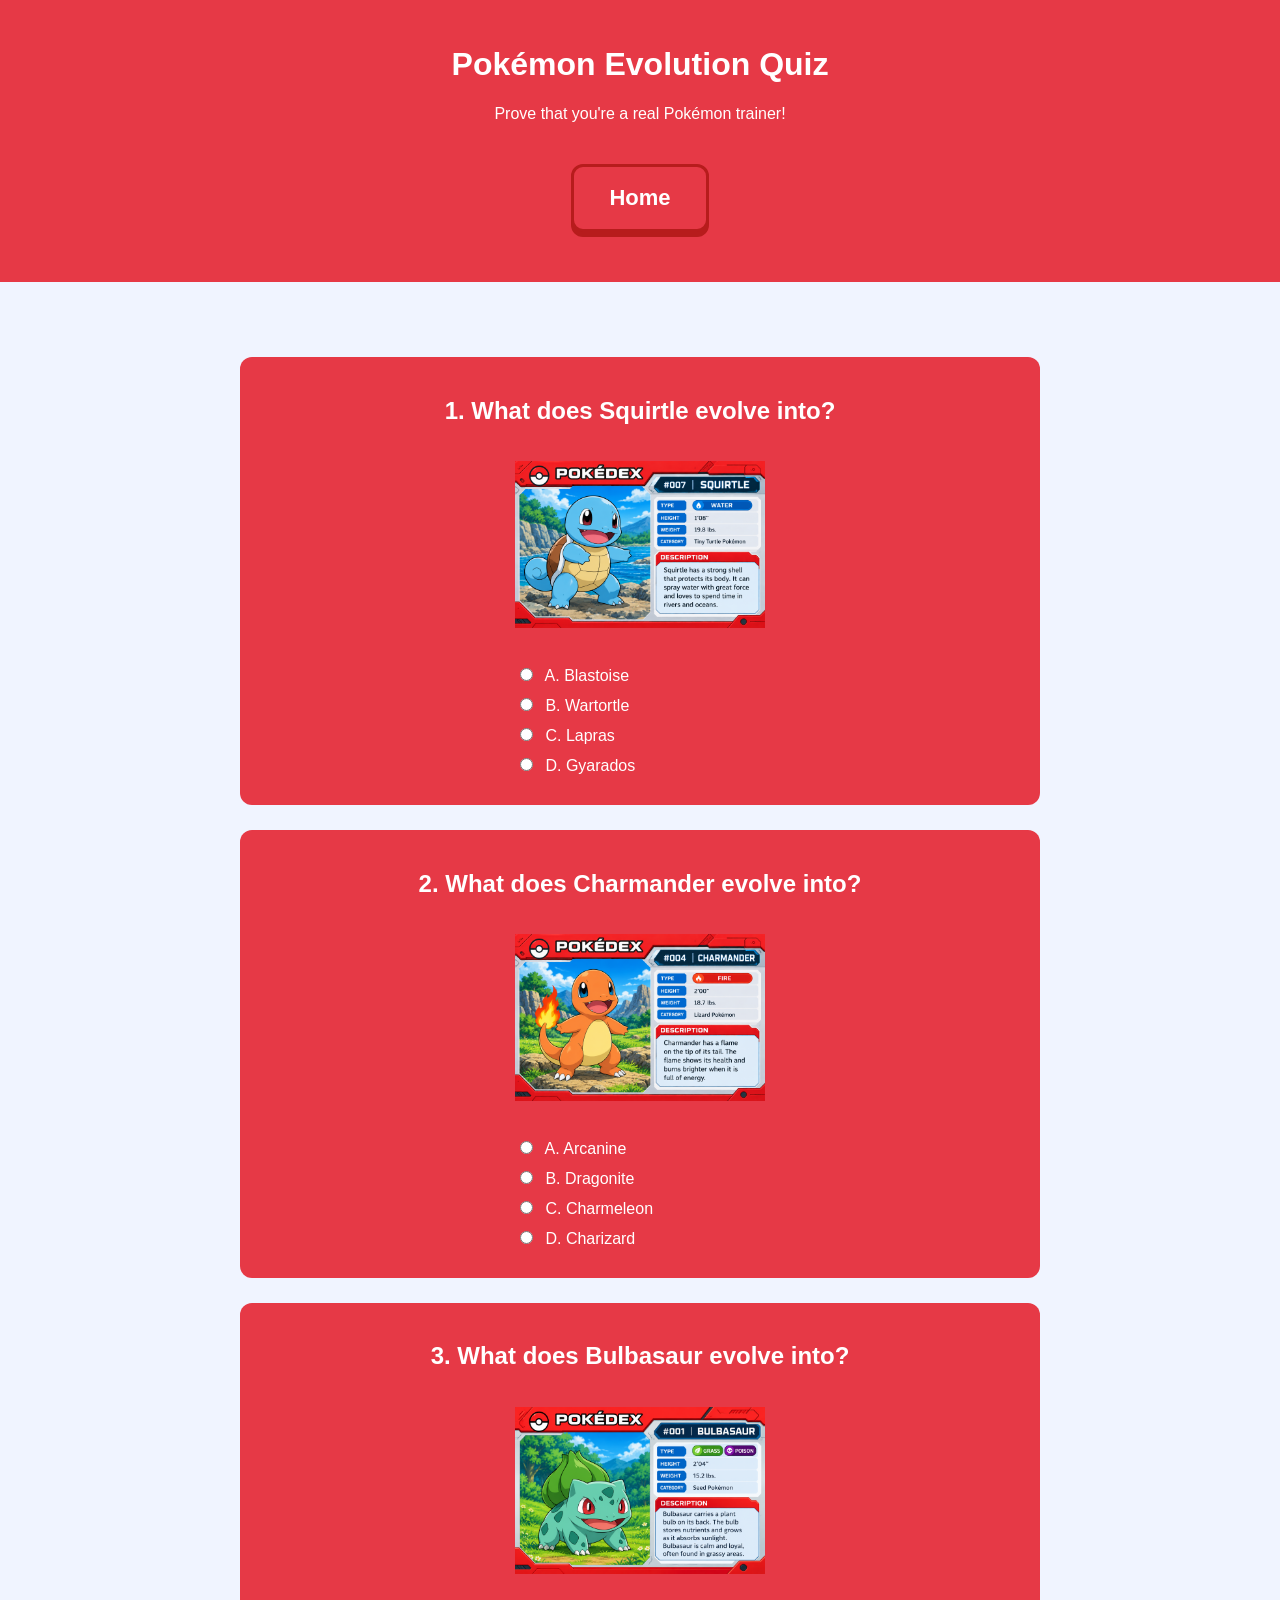
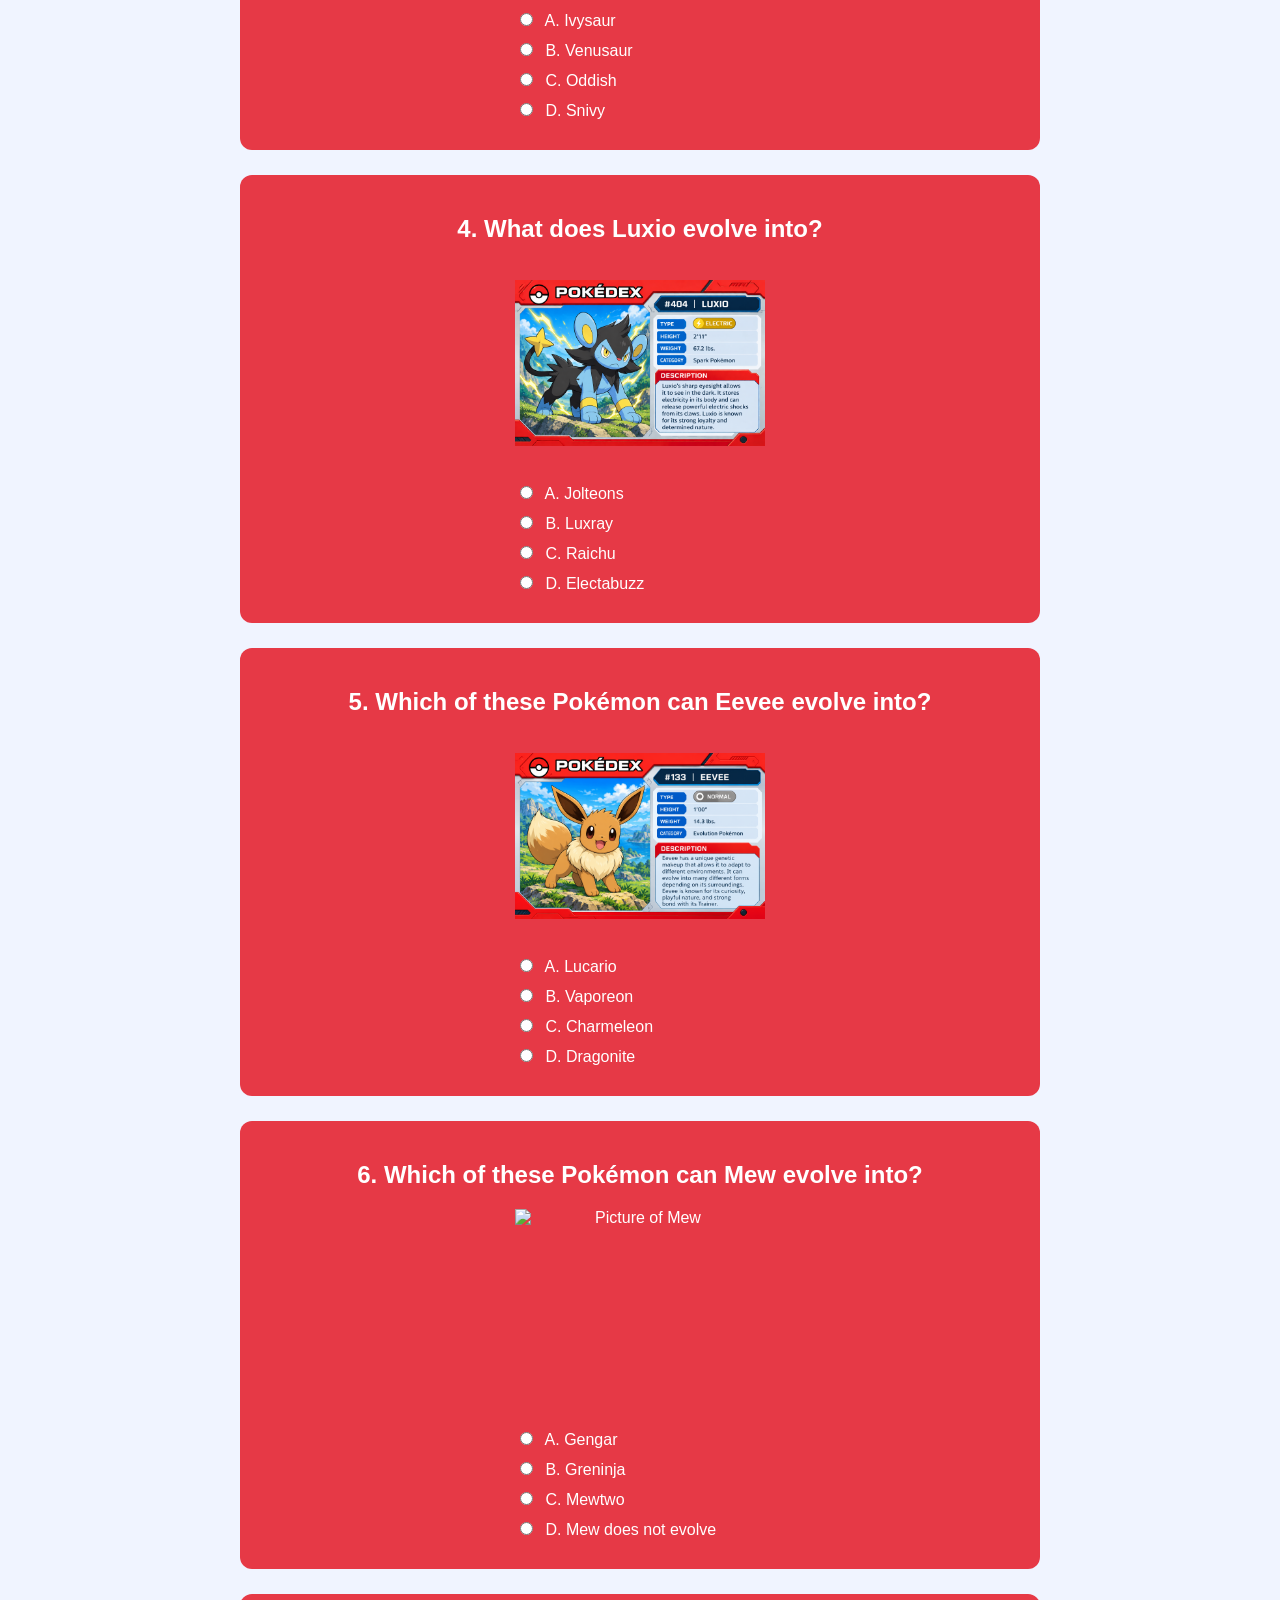
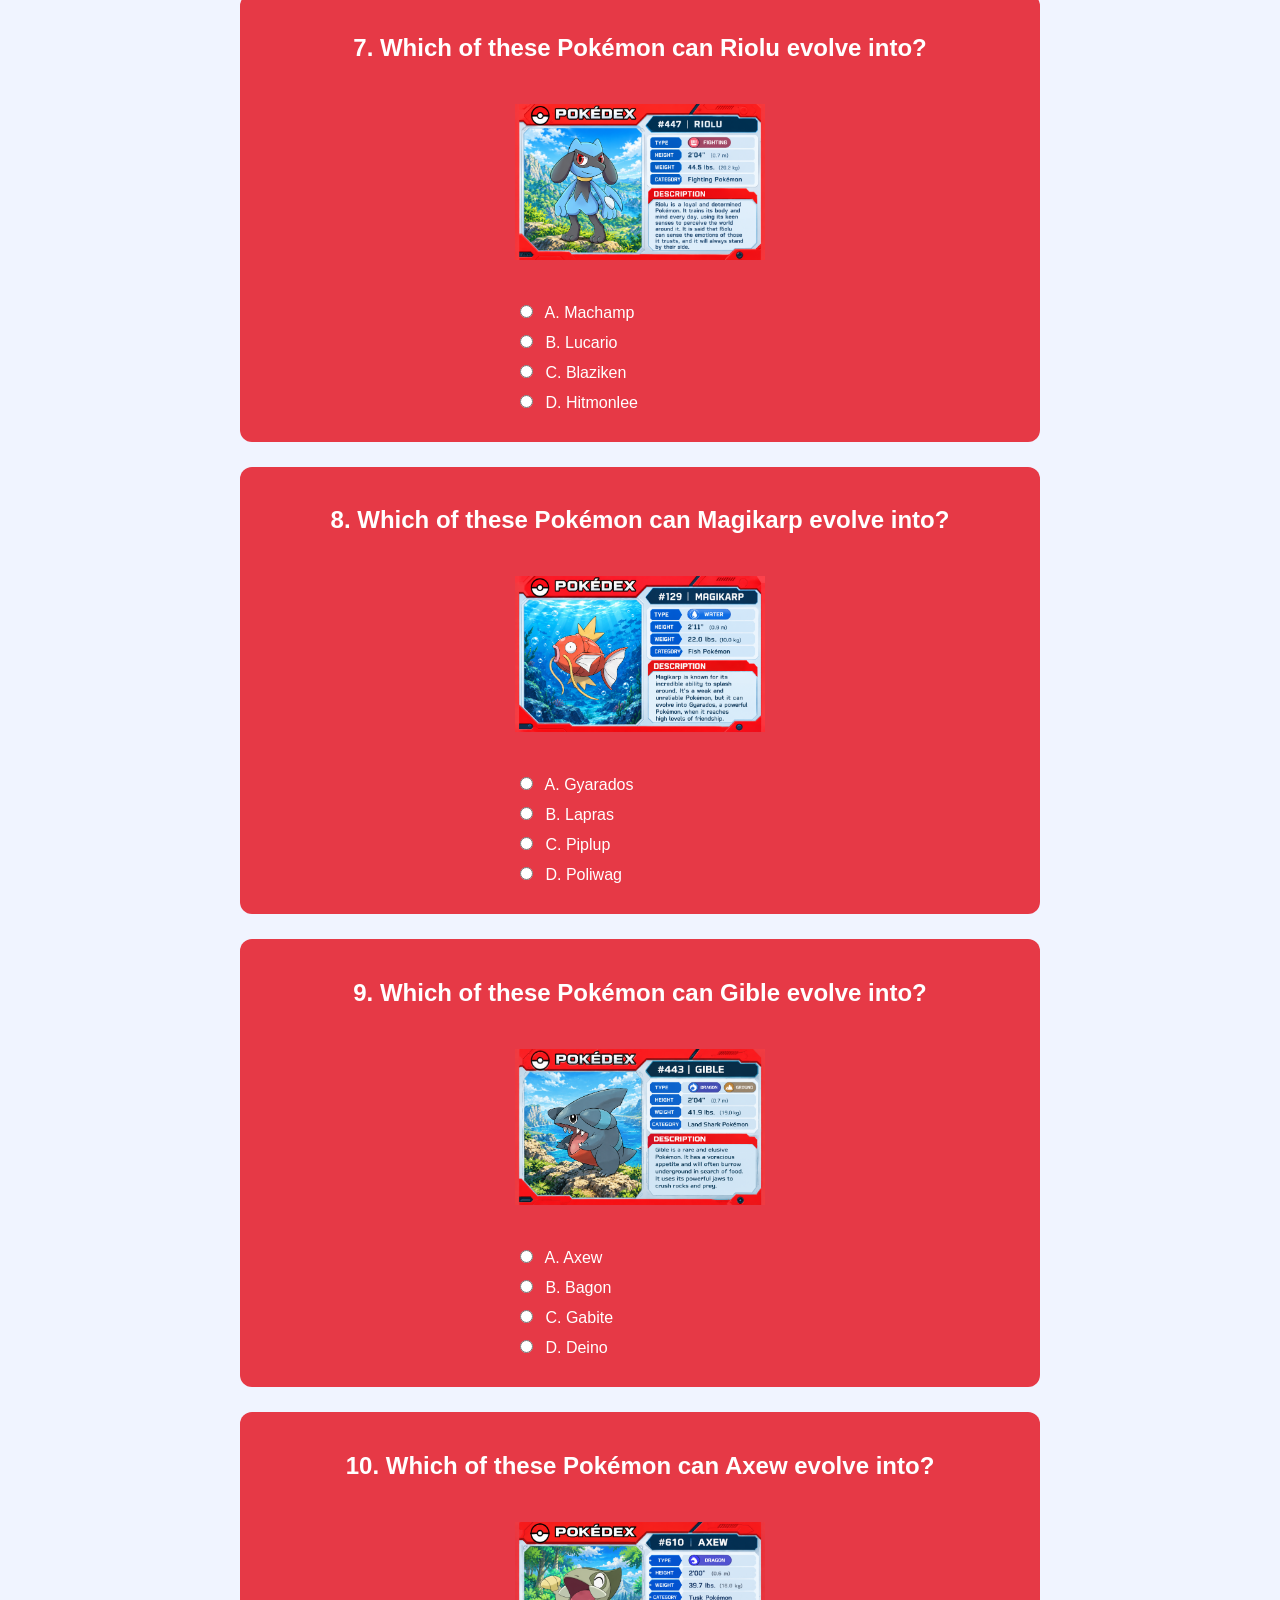
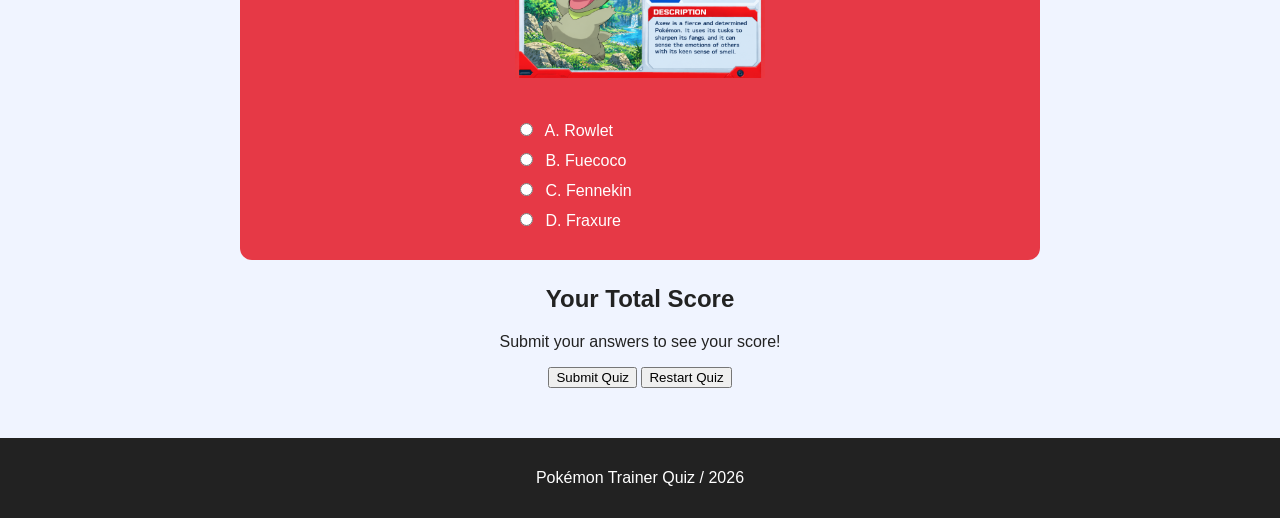
==== commit f35d8ba0: "Project 1000% Done with" ====
--- a/quiz.html
+++ b/quiz.html
@@ -251,7 +251,9 @@
             <button type="button" id="restart-button">Restart Quiz</button>
         </form>
     </main>
-
+    <footer>
+        <p>Pokémon Trainer Quiz / 2026</p>
+    </footer>
 </body>
 
 </html>
